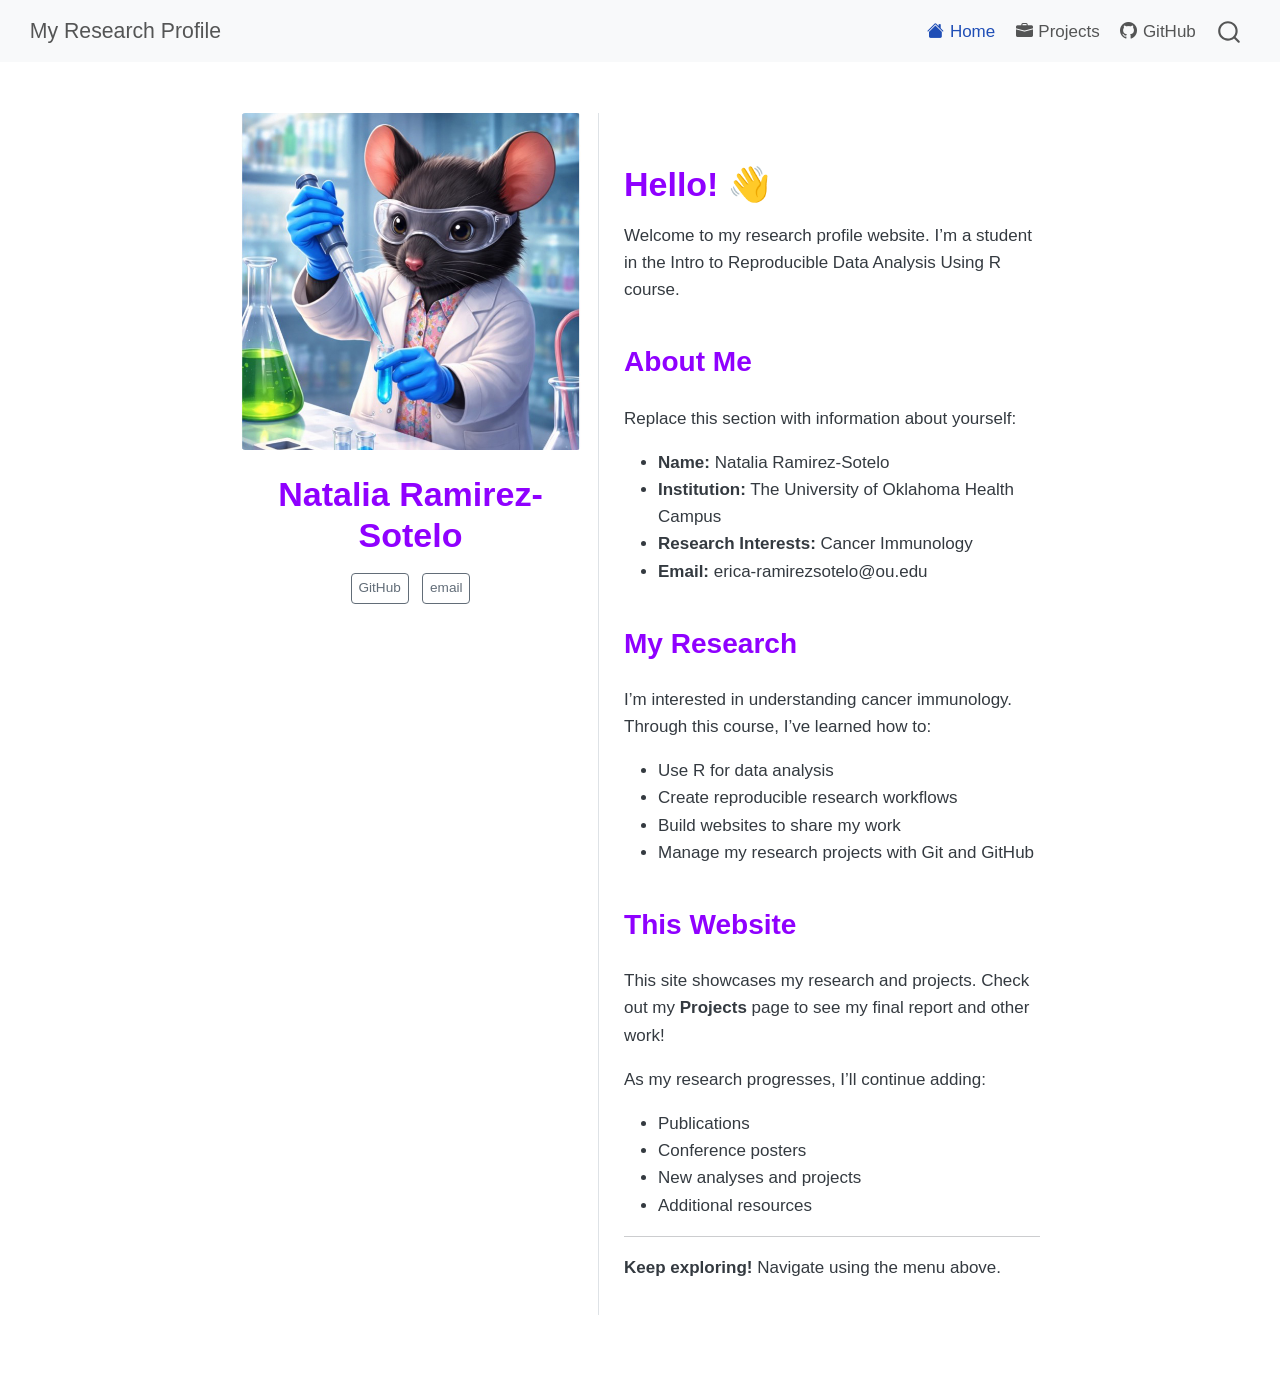
==== docs/index.html @ f06a1201 "dd" ====
<!DOCTYPE html>
<html xmlns="http://www.w3.org/1999/xhtml" lang="en" xml:lang="en"><head>

<meta charset="utf-8">
<meta name="generator" content="quarto-1.9.37">

<meta name="viewport" content="width=device-width, initial-scale=1.0, user-scalable=yes">


<title>Natalia Ramirez-Sotelo – My Research Profile</title>
<style>
/* Default styles provided by pandoc.
** See https://pandoc.org/MANUAL.html#variables-for-html for config info.
*/
code{white-space: pre-wrap;}
span.smallcaps{font-variant: small-caps;}
div.columns{display: flex; gap: min(4vw, 1.5em);}
div.column{flex: auto; overflow-x: auto;}
div.hanging-indent{margin-left: 1.5em; text-indent: -1.5em;}
ul.task-list{list-style: none;}
ul.task-list li input[type="checkbox"] {
  width: 0.8em;
  margin: 0 0.8em 0.2em -1em; /* quarto-specific, see https://github.com/quarto-dev/quarto-cli/issues/4556 */ 
  vertical-align: middle;
}
</style>


<script src="site_libs/quarto-nav/quarto-nav.js"></script>
<script src="site_libs/quarto-nav/headroom.min.js"></script>
<script src="site_libs/clipboard/clipboard.min.js"></script>
<script src="site_libs/quarto-search/autocomplete.umd.js"></script>
<script src="site_libs/quarto-search/fuse.min.js"></script>
<script src="site_libs/quarto-search/quarto-search.js"></script>
<meta name="quarto:offset" content="./">
<script src="site_libs/quarto-html/quarto.js" type="module"></script>
<script src="site_libs/quarto-html/tabsets/tabsets.js" type="module"></script>
<script src="site_libs/quarto-html/popper.min.js"></script>
<script src="site_libs/quarto-html/tippy.umd.min.js"></script>
<link href="site_libs/quarto-html/tippy.css" rel="stylesheet">
<link href="site_libs/quarto-html/quarto-syntax-highlighting-7f8f88aac4f3542376d5c11b86a4c14d.css" rel="stylesheet" id="quarto-text-highlighting-styles">
<script src="site_libs/bootstrap/bootstrap.min.js"></script>
<link href="site_libs/bootstrap/bootstrap-icons.css" rel="stylesheet">
<link href="site_libs/bootstrap/bootstrap-1de071e047e49cd083ceb1b25ae4a66d.min.css" rel="stylesheet" append-hash="true" id="quarto-bootstrap" data-mode="light">
<script id="quarto-search-options" type="application/json">{
  "location": "navbar",
  "copy-button": false,
  "collapse-after": 3,
  "panel-placement": "end",
  "type": "overlay",
  "limit": 50,
  "keyboard-shortcut": [
    "f",
    "/",
    "s"
  ],
  "show-item-context": false,
  "language": {
    "search-no-results-text": "No results",
    "search-matching-documents-text": "matching documents",
    "search-copy-link-title": "Copy link to search",
    "search-hide-matches-text": "Hide additional matches",
    "search-more-match-text": "more match in this document",
    "search-more-matches-text": "more matches in this document",
    "search-clear-button-title": "Clear",
    "search-text-placeholder": "",
    "search-detached-cancel-button-title": "Cancel",
    "search-submit-button-title": "Submit",
    "search-label": "Search"
  }
}</script>


<link rel="stylesheet" href="styles.css">
</head>

<body class="nav-fixed fullcontent quarto-light">

<div id="quarto-search-results"></div>
  <header id="quarto-header" class="headroom fixed-top">
    <nav class="navbar navbar-expand-lg " data-bs-theme="dark">
      <div class="navbar-container container-fluid">
      <div class="navbar-brand-container mx-auto">
    <a class="navbar-brand" href="./index.html">
    <span class="navbar-title">My Research Profile</span>
    </a>
  </div>
            <div id="quarto-search" class="" title="Search"></div>
          <button class="navbar-toggler" type="button" data-bs-toggle="collapse" data-bs-target="#navbarCollapse" aria-controls="navbarCollapse" role="menu" aria-expanded="false" aria-label="Toggle navigation" onclick="if (window.quartoToggleHeadroom) { window.quartoToggleHeadroom(); }">
  <span class="navbar-toggler-icon"></span>
</button>
          <div class="collapse navbar-collapse" id="navbarCollapse">
            <ul class="navbar-nav navbar-nav-scroll ms-auto">
  <li class="nav-item">
    <a class="nav-link active" href="./index.html" aria-current="page"> <i class="bi bi-house-fill" role="img">
</i> 
<span class="menu-text">Home</span></a>
  </li>  
  <li class="nav-item">
    <a class="nav-link" href="./projects.html"> <i class="bi bi-briefcase-fill" role="img">
</i> 
<span class="menu-text">Projects</span></a>
  </li>  
  <li class="nav-item">
    <a class="nav-link" href="https://github.com/ramireznataliaok"> <i class="bi bi-github" role="img">
</i> 
<span class="menu-text">GitHub</span></a>
  </li>  
</ul>
          </div> <!-- /navcollapse -->
            <div class="quarto-navbar-tools">
</div>
      </div> <!-- /container-fluid -->
    </nav>
</header>
<!-- content -->
<div id="quarto-content" class="quarto-container page-columns page-rows-contents page-layout-article page-navbar">
<!-- sidebar -->
<!-- margin-sidebar -->
    
<!-- main -->
<div class="quarto-about-trestles">
  <div class="about-entity">
    <img src="your photo.jpg" class="about-image
  rounded " style="width: 20em;">
<header id="title-block-header" class="quarto-title-block default">
<div class="quarto-title">
<h1 class="title">Natalia Ramirez-Sotelo</h1>
</div>
<div class="quarto-title-meta">
  </div>
</header>
    <div class="about-links">
  <a href="/link" class="about-link" rel="" target="">
     <span class="about-link-text">GitHub</span>
  </a>
  <a href="/link" class="about-link" rel="" target="">
     <span class="about-link-text">email</span>
  </a>
</div>
  </div>
  <div class="about-contents"><main class="content" id="quarto-document-content">
<section id="hello" class="level1 columnpage">
<h1>Hello! 👋</h1>
<p>Welcome to my research profile website. I’m a student in the Intro to Reproducible Data Analysis Using R course.</p>
<section id="about-me" class="level2">
<h2 data-anchor-id="about-me">About Me</h2>
<p>Replace this section with information about yourself:</p>
<ul>
<li><strong>Name:</strong> Natalia Ramirez-Sotelo</li>
<li><strong>Institution:</strong> The University of Oklahoma Health Campus</li>
<li><strong>Research Interests:</strong> Cancer Immunology</li>
<li><strong>Email:</strong> erica-ramirezsotelo@ou.edu</li>
</ul>
</section>
<section id="my-research" class="level2">
<h2 data-anchor-id="my-research">My Research</h2>
<p>I’m interested in understanding cancer immunology. Through this course, I’ve learned how to:</p>
<ul>
<li>Use R for data analysis</li>
<li>Create reproducible research workflows</li>
<li>Build websites to share my work</li>
<li>Manage my research projects with Git and GitHub</li>
</ul>
</section>
<section id="this-website" class="level2">
<h2 data-anchor-id="this-website">This Website</h2>
<p>This site showcases my research and projects. Check out my <strong>Projects</strong> page to see my final report and other work!</p>
<p>As my research progresses, I’ll continue adding:</p>
<ul>
<li>Publications</li>
<li>Conference posters</li>
<li>New analyses and projects</li>
<li>Additional resources</li>
</ul>
<hr>
<p><strong>Keep exploring!</strong> Navigate using the menu above.</p>


</section>
</section>
</main></div>
</div>
 <!-- /main -->
<script id="quarto-html-after-body" type="application/javascript">
  window.document.addEventListener("DOMContentLoaded", function (event) {
    const isCodeAnnotation = (el) => {
      for (const clz of el.classList) {
        if (clz.startsWith('code-annotation-')) {                     
          return true;
        }
      }
      return false;
    }
    const onCopySuccess = function(e) {
      // button target
      const button = e.trigger;
      // don't keep focus
      button.blur();
      // flash "checked"
      button.classList.add('code-copy-button-checked');
      var currentTitle = button.getAttribute("title");
      button.setAttribute("title", "Copied!");
      let tooltip;
      if (window.bootstrap) {
        button.setAttribute("data-bs-toggle", "tooltip");
        button.setAttribute("data-bs-placement", "left");
        button.setAttribute("data-bs-title", "Copied!");
        tooltip = new bootstrap.Tooltip(button, 
          { trigger: "manual", 
            customClass: "code-copy-button-tooltip",
            offset: [0, -8]});
        tooltip.show();    
      }
      setTimeout(function() {
        if (tooltip) {
          tooltip.hide();
          button.removeAttribute("data-bs-title");
          button.removeAttribute("data-bs-toggle");
          button.removeAttribute("data-bs-placement");
        }
        button.setAttribute("title", currentTitle);
        button.classList.remove('code-copy-button-checked');
      }, 1000);
      // clear code selection
      e.clearSelection();
    }
    const getTextToCopy = function(trigger) {
      const outerScaffold = trigger.parentElement.cloneNode(true);
      const codeEl = outerScaffold.querySelector('code');
      for (const childEl of codeEl.children) {
        if (isCodeAnnotation(childEl)) {
          childEl.remove();
        }
      }
      return codeEl.innerText;
    }
    const clipboard = new window.ClipboardJS('.code-copy-button:not([data-in-quarto-modal])', {
      text: getTextToCopy
    });
    clipboard.on('success', onCopySuccess);
    if (window.document.getElementById('quarto-embedded-source-code-modal')) {
      const clipboardModal = new window.ClipboardJS('.code-copy-button[data-in-quarto-modal]', {
        text: getTextToCopy,
        container: window.document.getElementById('quarto-embedded-source-code-modal')
      });
      clipboardModal.on('success', onCopySuccess);
    }
      var localhostRegex = new RegExp(/^(?:http|https):\/\/localhost\:?[0-9]*\//);
      var mailtoRegex = new RegExp(/^mailto:/);
        var filterRegex = new RegExp('/' + window.location.host + '/');
      var isInternal = (href) => {
          return filterRegex.test(href) || localhostRegex.test(href) || mailtoRegex.test(href);
      }
      // Inspect non-navigation links and adorn them if external
     var links = window.document.querySelectorAll('a[href]:not(.nav-link):not(.navbar-brand):not(.toc-action):not(.sidebar-link):not(.sidebar-item-toggle):not(.pagination-link):not(.no-external):not([aria-hidden]):not(.dropdown-item):not(.quarto-navigation-tool):not(.about-link)');
      for (var i=0; i<links.length; i++) {
        const link = links[i];
        if (!isInternal(link.href)) {
          // undo the damage that might have been done by quarto-nav.js in the case of
          // links that we want to consider external
          if (link.dataset.originalHref !== undefined) {
            link.href = link.dataset.originalHref;
          }
        }
      }
    function tippyHover(el, contentFn, onTriggerFn, onUntriggerFn) {
      const config = {
        allowHTML: true,
        maxWidth: 500,
        delay: 100,
        arrow: false,
        appendTo: function(el) {
            return el.parentElement;
        },
        interactive: true,
        interactiveBorder: 10,
        theme: 'quarto',
        placement: 'bottom-start',
      };
      if (contentFn) {
        config.content = contentFn;
      }
      if (onTriggerFn) {
        config.onTrigger = onTriggerFn;
      }
      if (onUntriggerFn) {
        config.onUntrigger = onUntriggerFn;
      }
      window.tippy(el, config); 
    }
    const noterefs = window.document.querySelectorAll('a[role="doc-noteref"]');
    for (var i=0; i<noterefs.length; i++) {
      const ref = noterefs[i];
      tippyHover(ref, function() {
        // use id or data attribute instead here
        let href = ref.getAttribute('data-footnote-href') || ref.getAttribute('href');
        try { href = new URL(href).hash; } catch {}
        const id = href.replace(/^#\/?/, "");
        const note = window.document.getElementById(id);
        if (note) {
          return note.innerHTML;
        } else {
          return "";
        }
      });
    }
    const xrefs = window.document.querySelectorAll('a.quarto-xref');
    const processXRef = (id, note) => {
      // Strip column container classes
      const stripColumnClz = (el) => {
        el.classList.remove("page-full", "page-columns");
        if (el.children) {
          for (const child of el.children) {
            stripColumnClz(child);
          }
        }
      }
      stripColumnClz(note)
      if (id === null || id.startsWith('sec-')) {
        // Special case sections, only their first couple elements
        const container = document.createElement("div");
        if (note.children && note.children.length > 2) {
          container.appendChild(note.children[0].cloneNode(true));
          for (let i = 1; i < note.children.length; i++) {
            const child = note.children[i];
            if (child.tagName === "P" && child.innerText === "") {
              continue;
            } else {
              container.appendChild(child.cloneNode(true));
              break;
            }
          }
          if (window.Quarto?.typesetMath) {
            window.Quarto.typesetMath(container);
          }
          return container.innerHTML
        } else {
          if (window.Quarto?.typesetMath) {
            window.Quarto.typesetMath(note);
          }
          return note.innerHTML;
        }
      } else {
        // Remove any anchor links if they are present
        const anchorLink = note.querySelector('a.anchorjs-link');
        if (anchorLink) {
          anchorLink.remove();
        }
        if (window.Quarto?.typesetMath) {
          window.Quarto.typesetMath(note);
        }
        if (note.classList.contains("callout")) {
          return note.outerHTML;
        } else {
          return note.innerHTML;
        }
      }
    }
    for (var i=0; i<xrefs.length; i++) {
      const xref = xrefs[i];
      tippyHover(xref, undefined, function(instance) {
        instance.disable();
        let url = xref.getAttribute('href');
        let hash = undefined; 
        if (url.startsWith('#')) {
          hash = url;
        } else {
          try { hash = new URL(url).hash; } catch {}
        }
        if (hash) {
          const id = hash.replace(/^#\/?/, "");
          const note = window.document.getElementById(id);
          if (note !== null) {
            try {
              const html = processXRef(id, note.cloneNode(true));
              instance.setContent(html);
            } finally {
              instance.enable();
              instance.show();
            }
          } else {
            // See if we can fetch this
            fetch(url.split('#')[0])
            .then(res => res.text())
            .then(html => {
              const parser = new DOMParser();
              const htmlDoc = parser.parseFromString(html, "text/html");
              const note = htmlDoc.getElementById(id);
              if (note !== null) {
                const html = processXRef(id, note);
                instance.setContent(html);
              } 
            }).finally(() => {
              instance.enable();
              instance.show();
            });
          }
        } else {
          // See if we can fetch a full url (with no hash to target)
          // This is a special case and we should probably do some content thinning / targeting
          fetch(url)
          .then(res => res.text())
          .then(html => {
            const parser = new DOMParser();
            const htmlDoc = parser.parseFromString(html, "text/html");
            const note = htmlDoc.querySelector('main.content');
            if (note !== null) {
              // This should only happen for chapter cross references
              // (since there is no id in the URL)
              // remove the first header
              if (note.children.length > 0 && note.children[0].tagName === "HEADER") {
                note.children[0].remove();
              }
              const html = processXRef(null, note);
              instance.setContent(html);
            } 
          }).finally(() => {
            instance.enable();
            instance.show();
          });
        }
      }, function(instance) {
      });
    }
        let selectedAnnoteEl;
        const selectorForAnnotation = ( cell, annotation) => {
          let cellAttr = 'data-code-cell="' + cell + '"';
          let lineAttr = 'data-code-annotation="' +  annotation + '"';
          const selector = 'span[' + cellAttr + '][' + lineAttr + ']';
          return selector;
        }
        const selectCodeLines = (annoteEl) => {
          const doc = window.document;
          const targetCell = annoteEl.getAttribute("data-target-cell");
          const targetAnnotation = annoteEl.getAttribute("data-target-annotation");
          const annoteSpan = window.document.querySelector(selectorForAnnotation(targetCell, targetAnnotation));
          const lines = annoteSpan.getAttribute("data-code-lines").split(",");
          const lineIds = lines.map((line) => {
            return targetCell + "-" + line;
          })
          let top = null;
          let height = null;
          let parent = null;
          if (lineIds.length > 0) {
              //compute the position of the single el (top and bottom and make a div)
              const el = window.document.getElementById(lineIds[0]);
              top = el.offsetTop;
              height = el.offsetHeight;
              parent = el.parentElement.parentElement;
            if (lineIds.length > 1) {
              const lastEl = window.document.getElementById(lineIds[lineIds.length - 1]);
              const bottom = lastEl.offsetTop + lastEl.offsetHeight;
              height = bottom - top;
            }
            if (top !== null && height !== null && parent !== null) {
              // cook up a div (if necessary) and position it 
              let div = window.document.getElementById("code-annotation-line-highlight");
              if (div === null) {
                div = window.document.createElement("div");
                div.setAttribute("id", "code-annotation-line-highlight");
                div.style.position = 'absolute';
                parent.appendChild(div);
              }
              div.style.top = top - 2 + "px";
              div.style.height = height + 4 + "px";
              div.style.left = 0;
              let gutterDiv = window.document.getElementById("code-annotation-line-highlight-gutter");
              if (gutterDiv === null) {
                gutterDiv = window.document.createElement("div");
                gutterDiv.setAttribute("id", "code-annotation-line-highlight-gutter");
                gutterDiv.style.position = 'absolute';
                const codeCell = window.document.getElementById(targetCell);
                const gutter = codeCell.querySelector('.code-annotation-gutter');
                gutter.appendChild(gutterDiv);
              }
              gutterDiv.style.top = top - 2 + "px";
              gutterDiv.style.height = height + 4 + "px";
            }
            selectedAnnoteEl = annoteEl;
          }
        };
        const unselectCodeLines = () => {
          const elementsIds = ["code-annotation-line-highlight", "code-annotation-line-highlight-gutter"];
          elementsIds.forEach((elId) => {
            const div = window.document.getElementById(elId);
            if (div) {
              div.remove();
            }
          });
          selectedAnnoteEl = undefined;
        };
          // Handle positioning of the toggle
      window.addEventListener(
        "resize",
        throttle(() => {
          elRect = undefined;
          if (selectedAnnoteEl) {
            selectCodeLines(selectedAnnoteEl);
          }
        }, 10)
      );
      function throttle(fn, ms) {
      let throttle = false;
      let timer;
        return (...args) => {
          if(!throttle) { // first call gets through
              fn.apply(this, args);
              throttle = true;
          } else { // all the others get throttled
              if(timer) clearTimeout(timer); // cancel #2
              timer = setTimeout(() => {
                fn.apply(this, args);
                timer = throttle = false;
              }, ms);
          }
        };
      }
        // Attach click handler to the DT
        const annoteDls = window.document.querySelectorAll('dt[data-target-cell]');
        for (const annoteDlNode of annoteDls) {
          annoteDlNode.addEventListener('click', (event) => {
            const clickedEl = event.target;
            if (clickedEl !== selectedAnnoteEl) {
              unselectCodeLines();
              const activeEl = window.document.querySelector('dt[data-target-cell].code-annotation-active');
              if (activeEl) {
                activeEl.classList.remove('code-annotation-active');
              }
              selectCodeLines(clickedEl);
              clickedEl.classList.add('code-annotation-active');
            } else {
              // Unselect the line
              unselectCodeLines();
              clickedEl.classList.remove('code-annotation-active');
            }
          });
        }
    const findCites = (el) => {
      const parentEl = el.parentElement;
      if (parentEl) {
        const cites = parentEl.dataset.cites;
        if (cites) {
          return {
            el,
            cites: cites.split(' ')
          };
        } else {
          return findCites(el.parentElement)
        }
      } else {
        return undefined;
      }
    };
    var bibliorefs = window.document.querySelectorAll('a[role="doc-biblioref"]');
    for (var i=0; i<bibliorefs.length; i++) {
      const ref = bibliorefs[i];
      const citeInfo = findCites(ref);
      if (citeInfo) {
        tippyHover(citeInfo.el, function() {
          var popup = window.document.createElement('div');
          citeInfo.cites.forEach(function(cite) {
            var citeDiv = window.document.createElement('div');
            citeDiv.classList.add('hanging-indent');
            citeDiv.classList.add('csl-entry');
            var biblioDiv = window.document.getElementById('ref-' + cite);
            if (biblioDiv) {
              citeDiv.innerHTML = biblioDiv.innerHTML;
            }
            popup.appendChild(citeDiv);
          });
          return popup.innerHTML;
        });
      }
    }
  });
  </script>
</div> <!-- /content -->




</body></html>
---- docs/site_libs/quarto-html/tippy.css ----
.tippy-box[data-animation=fade][data-state=hidden]{opacity:0}[data-tippy-root]{max-width:calc(100vw - 10px)}.tippy-box{position:relative;background-color:#333;color:#fff;border-radius:4px;font-size:14px;line-height:1.4;white-space:normal;outline:0;transition-property:transform,visibility,opacity}.tippy-box[data-placement^=top]>.tippy-arrow{bottom:0}.tippy-box[data-placement^=top]>.tippy-arrow:before{bottom:-7px;left:0;border-width:8px 8px 0;border-top-color:initial;transform-origin:center top}.tippy-box[data-placement^=bottom]>.tippy-arrow{top:0}.tippy-box[data-placement^=bottom]>.tippy-arrow:before{top:-7px;left:0;border-width:0 8px 8px;border-bottom-color:initial;transform-origin:center bottom}.tippy-box[data-placement^=left]>.tippy-arrow{right:0}.tippy-box[data-placement^=left]>.tippy-arrow:before{border-width:8px 0 8px 8px;border-left-color:initial;right:-7px;transform-origin:center left}.tippy-box[data-placement^=right]>.tippy-arrow{left:0}.tippy-box[data-placement^=right]>.tippy-arrow:before{left:-7px;border-width:8px 8px 8px 0;border-right-color:initial;transform-origin:center right}.tippy-box[data-inertia][data-state=visible]{transition-timing-function:cubic-bezier(.54,1.5,.38,1.11)}.tippy-arrow{width:16px;height:16px;color:#333}.tippy-arrow:before{content:"";position:absolute;border-color:transparent;border-style:solid}.tippy-content{position:relative;padding:5px 9px;z-index:1}
---- docs/site_libs/quarto-html/quarto-syntax-highlighting-7f8f88aac4f3542376d5c11b86a4c14d.css ----
/* quarto syntax highlight colors */
:root {
  --quarto-hl-ot-color: #003B4F;
  --quarto-hl-at-color: #657422;
  --quarto-hl-ss-color: #20794D;
  --quarto-hl-an-color: #5E5E5E;
  --quarto-hl-fu-color: #4758AB;
  --quarto-hl-st-color: #20794D;
  --quarto-hl-cf-color: #003B4F;
  --quarto-hl-op-color: #5E5E5E;
  --quarto-hl-er-color: #AD0000;
  --quarto-hl-bn-color: #AD0000;
  --quarto-hl-al-color: #AD0000;
  --quarto-hl-va-color: #111111;
  --quarto-hl-bu-color: inherit;
  --quarto-hl-ex-color: inherit;
  --quarto-hl-pp-color: #AD0000;
  --quarto-hl-in-color: #5E5E5E;
  --quarto-hl-vs-color: #20794D;
  --quarto-hl-wa-color: #5E5E5E;
  --quarto-hl-do-color: #5E5E5E;
  --quarto-hl-im-color: #00769E;
  --quarto-hl-ch-color: #20794D;
  --quarto-hl-dt-color: #AD0000;
  --quarto-hl-fl-color: #AD0000;
  --quarto-hl-co-color: #5E5E5E;
  --quarto-hl-cv-color: #5E5E5E;
  --quarto-hl-cn-color: #8f5902;
  --quarto-hl-sc-color: #5E5E5E;
  --quarto-hl-dv-color: #AD0000;
  --quarto-hl-kw-color: #003B4F;
}

/* other quarto variables */
:root {
  --quarto-font-monospace: SFMono-Regular, Menlo, Monaco, Consolas, "Liberation Mono", "Courier New", monospace;
}

/* syntax highlight based on Pandoc's rules */
pre > code.sourceCode > span {
  color: #003B4F;
}

code.sourceCode > span {
  color: #003B4F;
}

div.sourceCode,
div.sourceCode pre.sourceCode {
  color: #003B4F;
}

/* Normal */
code span {
  color: #003B4F;
}

/* Alert */
code span.al {
  color: #AD0000;
  font-style: inherit;
}

/* Annotation */
code span.an {
  color: #5E5E5E;
  font-style: inherit;
}

/* Attribute */
code span.at {
  color: #657422;
  font-style: inherit;
}

/* BaseN */
code span.bn {
  color: #AD0000;
  font-style: inherit;
}

/* BuiltIn */
code span.bu {
  font-style: inherit;
}

/* ControlFlow */
code span.cf {
  color: #003B4F;
  font-weight: bold;
  font-style: inherit;
}

/* Char */
code span.ch {
  color: #20794D;
  font-style: inherit;
}

/* Constant */
code span.cn {
  color: #8f5902;
  font-style: inherit;
}

/* Comment */
code span.co {
  color: #5E5E5E;
  font-style: inherit;
}

/* CommentVar */
code span.cv {
  color: #5E5E5E;
  font-style: italic;
}

/* Documentation */
code span.do {
  color: #5E5E5E;
  font-style: italic;
}

/* DataType */
code span.dt {
  color: #AD0000;
  font-style: inherit;
}

/* DecVal */
code span.dv {
  color: #AD0000;
  font-style: inherit;
}

/* Error */
code span.er {
  color: #AD0000;
  font-style: inherit;
}

/* Extension */
code span.ex {
  font-style: inherit;
}

/* Float */
code span.fl {
  color: #AD0000;
  font-style: inherit;
}

/* Function */
code span.fu {
  color: #4758AB;
  font-style: inherit;
}

/* Import */
code span.im {
  color: #00769E;
  font-style: inherit;
}

/* Information */
code span.in {
  color: #5E5E5E;
  font-style: inherit;
}

/* Keyword */
code span.kw {
  color: #003B4F;
  font-weight: bold;
  font-style: inherit;
}

/* Operator */
code span.op {
  color: #5E5E5E;
  font-style: inherit;
}

/* Other */
code span.ot {
  color: #003B4F;
  font-style: inherit;
}

/* Preprocessor */
code span.pp {
  color: #AD0000;
  font-style: inherit;
}

/* SpecialChar */
code span.sc {
  color: #5E5E5E;
  font-style: inherit;
}

/* SpecialString */
code span.ss {
  color: #20794D;
  font-style: inherit;
}

/* String */
code span.st {
  color: #20794D;
  font-style: inherit;
}

/* Variable */
code span.va {
  color: #111111;
  font-style: inherit;
}

/* VerbatimString */
code span.vs {
  color: #20794D;
  font-style: inherit;
}

/* Warning */
code span.wa {
  color: #5E5E5E;
  font-style: italic;
}

.prevent-inlining {
  content: "</";
}

/*# sourceMappingURL=789ad8cd35626ba772517505b42a116e.css.map */
---- docs/styles.css ----
/* Custom styles for student research profile */

/* Main content styling */
body {
  font-family: 'Segoe UI', Tahoma, Geneva, Verdana, sans-serif;
  line-height: 1.6;
}

/* Headings */
h1, h2, h3 {
  color: #8F00FF;
  margin-top: 1.5em;
}

/* Links */
a {
  color: #3498db;
  text-decoration: none;
}

a:hover {
  text-decoration: underline;
  color: #2980b9;
}

/* Code blocks */
code {
  background-color: #f4f4f4;
  padding: 0.2em 0.4em;
  border-radius: 3px;
}

pre {
  background-color: #f4f4f4;
  padding: 1em;
  border-radius: 5px;
  overflow-x: auto;
}

/* Tables */
table {
  border-collapse: collapse;
  width: 100%;
  margin: 1em 0;
}

table th,
table td {
  border: 1px solid #ddd;
  padding: 0.75em;
  text-align: left;
}

table th {
  background-color: #ecf0f1;
  font-weight: bold;
}

table tr:hover {
  background-color: #f9f9f9;
}

/* Blockquotes */
blockquote {
  border-left: 4px solid #3498db;
  padding-left: 1em;
  color: #666;
  font-style: italic;
  margin: 1em 0;
}
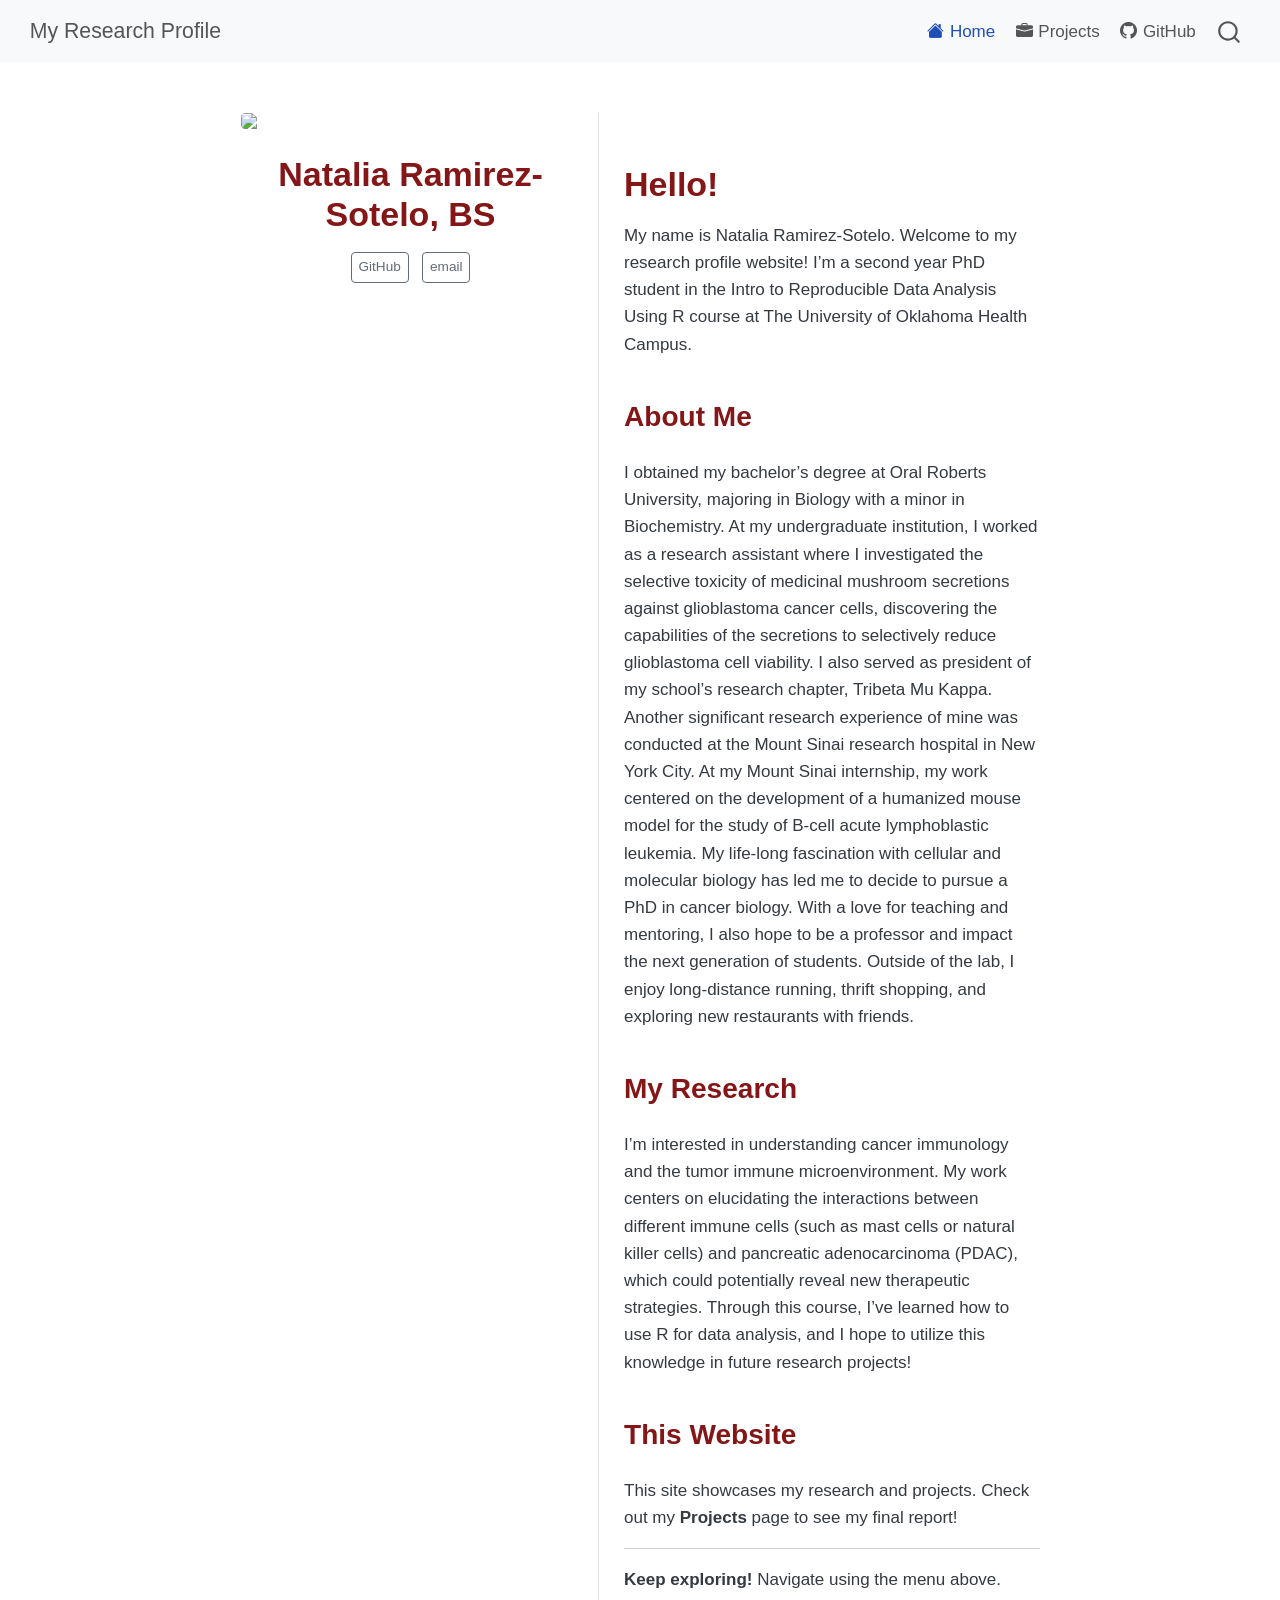
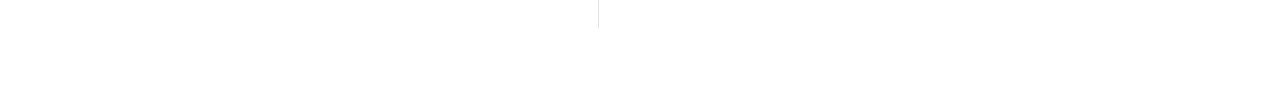
==== commit db60c057: "update pt 1" ====
--- a/docs/index.html
+++ b/docs/index.html
@@ -7,7 +7,7 @@
 <meta name="viewport" content="width=device-width, initial-scale=1.0, user-scalable=yes">
 
 
-<title>Natalia Ramirez-Sotelo – My Research Profile</title>
+<title>Natalia Ramirez-Sotelo, BS – My Research Profile</title>
 <style>
 /* Default styles provided by pandoc.
 ** See https://pandoc.org/MANUAL.html#variables-for-html for config info.
@@ -121,11 +121,11 @@
 <!-- main -->
 <div class="quarto-about-trestles">
   <div class="about-entity">
-    <img src="your photo.jpg" class="about-image
+    <img src="natalia-photo.jpg.JPG" class="about-image
   rounded " style="width: 20em;">
 <header id="title-block-header" class="quarto-title-block default">
 <div class="quarto-title">
-<h1 class="title">Natalia Ramirez-Sotelo</h1>
+<h1 class="title">Natalia Ramirez-Sotelo, BS</h1>
 </div>
 <div class="quarto-title-meta">
   </div>
@@ -141,38 +141,19 @@
   </div>
   <div class="about-contents"><main class="content" id="quarto-document-content">
 <section id="hello" class="level1 columnpage">
-<h1>Hello! 👋</h1>
-<p>Welcome to my research profile website. I’m a student in the Intro to Reproducible Data Analysis Using R course.</p>
+<h1>Hello!</h1>
+<p>My name is Natalia Ramirez-Sotelo. Welcome to my research profile website! I’m a second year PhD student in the Intro to Reproducible Data Analysis Using R course at The University of Oklahoma Health Campus.</p>
 <section id="about-me" class="level2">
 <h2 data-anchor-id="about-me">About Me</h2>
-<p>Replace this section with information about yourself:</p>
-<ul>
-<li><strong>Name:</strong> Natalia Ramirez-Sotelo</li>
-<li><strong>Institution:</strong> The University of Oklahoma Health Campus</li>
-<li><strong>Research Interests:</strong> Cancer Immunology</li>
-<li><strong>Email:</strong> erica-ramirezsotelo@ou.edu</li>
-</ul>
+<p>I obtained my bachelor’s degree at Oral Roberts University, majoring in Biology with a minor in Biochemistry. At my undergraduate institution, I worked as a research assistant where I investigated the selective toxicity of medicinal mushroom secretions against glioblastoma cancer cells, discovering the capabilities of the secretions to selectively reduce glioblastoma cell viability. I also served as president of my school’s research chapter, Tribeta Mu Kappa. Another significant research experience of mine was conducted at the Mount Sinai research hospital in New York City. At my Mount Sinai internship, my work centered on the development of a humanized mouse model for the study of B-cell acute lymphoblastic leukemia. My life-long fascination with cellular and molecular biology has led me to decide to pursue a PhD in cancer biology. With a love for teaching and mentoring, I also hope to be a professor and impact the next generation of students. Outside of the lab, I enjoy long-distance running, thrift shopping, and exploring new restaurants with friends.</p>
 </section>
 <section id="my-research" class="level2">
 <h2 data-anchor-id="my-research">My Research</h2>
-<p>I’m interested in understanding cancer immunology. Through this course, I’ve learned how to:</p>
-<ul>
-<li>Use R for data analysis</li>
-<li>Create reproducible research workflows</li>
-<li>Build websites to share my work</li>
-<li>Manage my research projects with Git and GitHub</li>
-</ul>
+<p>I’m interested in understanding cancer immunology and the tumor immune microenvironment. My work centers on elucidating the interactions between different immune cells (such as mast cells or natural killer cells) and pancreatic adenocarcinoma (PDAC), which could potentially reveal new therapeutic strategies. Through this course, I’ve learned how to use R for data analysis, and I hope to utilize this knowledge in future research projects!</p>
 </section>
 <section id="this-website" class="level2">
 <h2 data-anchor-id="this-website">This Website</h2>
-<p>This site showcases my research and projects. Check out my <strong>Projects</strong> page to see my final report and other work!</p>
-<p>As my research progresses, I’ll continue adding:</p>
-<ul>
-<li>Publications</li>
-<li>Conference posters</li>
-<li>New analyses and projects</li>
-<li>Additional resources</li>
-</ul>
+<p>This site showcases my research and projects. Check out my <strong>Projects</strong> page to see my final report!</p>
 <hr>
 <p><strong>Keep exploring!</strong> Navigate using the menu above.</p>
 
--- a/docs/styles.css
+++ b/docs/styles.css
@@ -8,7 +8,7 @@
 
 /* Headings */
 h1, h2, h3 {
-  color: #8F00FF;
+  color: #841617;
   margin-top: 1.5em;
 }
 
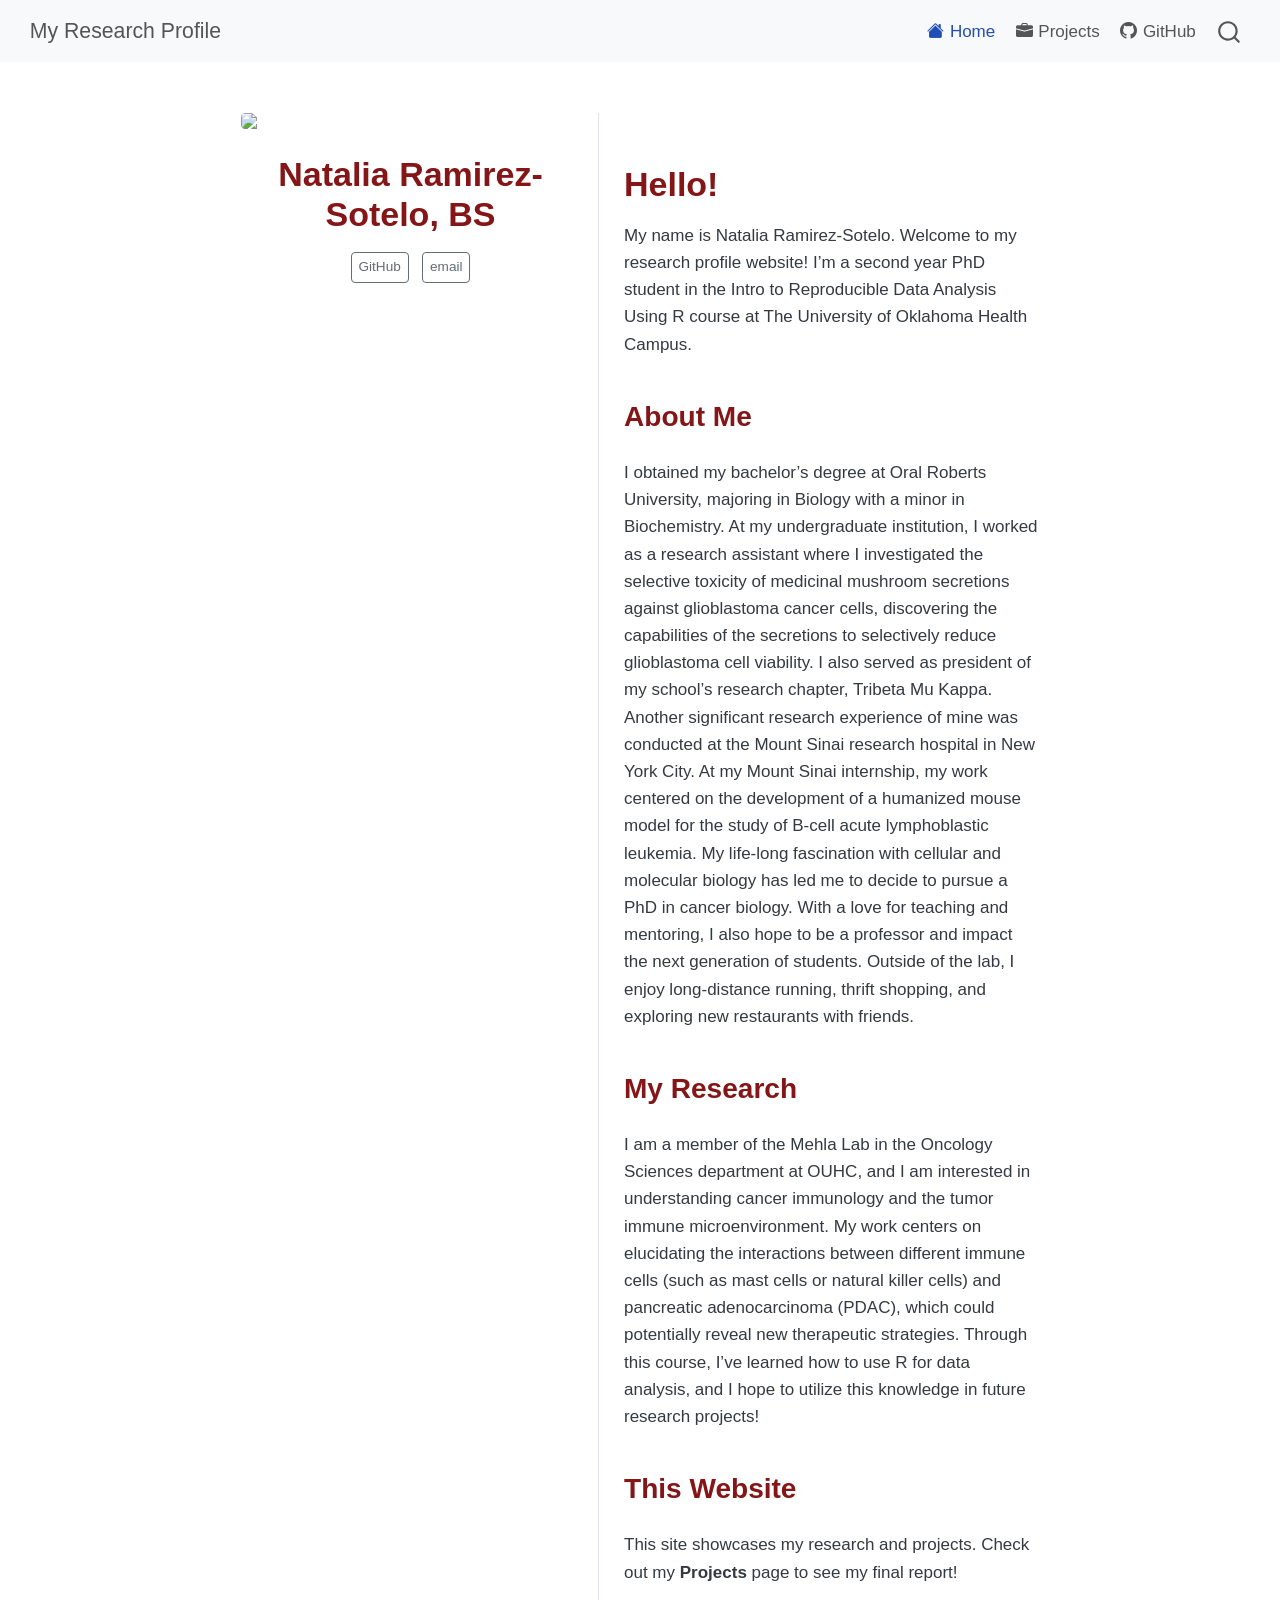
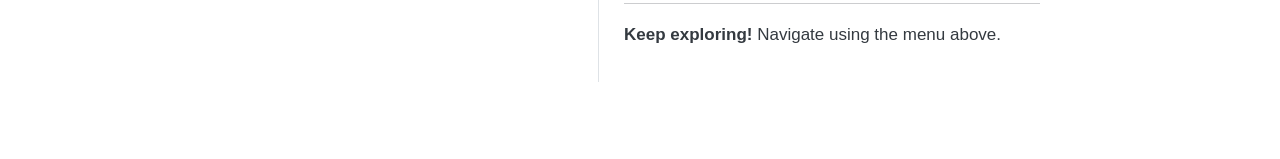
==== commit 7fbe623f: "update pt 2" ====
--- a/docs/index.html
+++ b/docs/index.html
@@ -149,7 +149,7 @@
 </section>
 <section id="my-research" class="level2">
 <h2 data-anchor-id="my-research">My Research</h2>
-<p>I’m interested in understanding cancer immunology and the tumor immune microenvironment. My work centers on elucidating the interactions between different immune cells (such as mast cells or natural killer cells) and pancreatic adenocarcinoma (PDAC), which could potentially reveal new therapeutic strategies. Through this course, I’ve learned how to use R for data analysis, and I hope to utilize this knowledge in future research projects!</p>
+<p>I am a member of the Mehla Lab in the Oncology Sciences department at OUHC, and I am interested in understanding cancer immunology and the tumor immune microenvironment. My work centers on elucidating the interactions between different immune cells (such as mast cells or natural killer cells) and pancreatic adenocarcinoma (PDAC), which could potentially reveal new therapeutic strategies. Through this course, I’ve learned how to use R for data analysis, and I hope to utilize this knowledge in future research projects!</p>
 </section>
 <section id="this-website" class="level2">
 <h2 data-anchor-id="this-website">This Website</h2>
